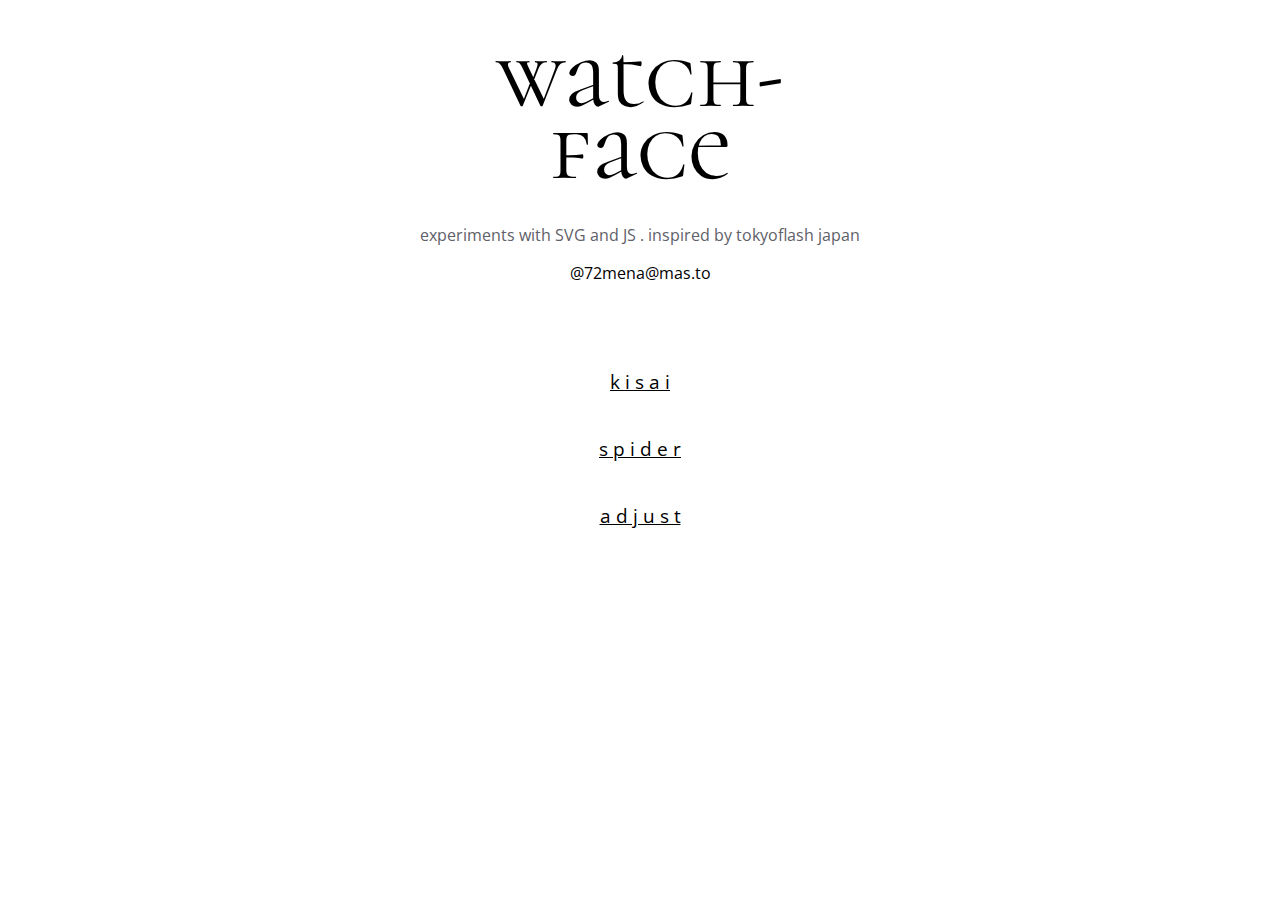
==== index.html @ d2732334 "Add new watchface: 'Adjust'" ====
<!DOCTYPE html>
<html lang="en">
<head>
	<meta charset="UTF-8">
	<meta http-equiv="X-UA-Compatible" content="IE=edge">
	<meta name="viewport" content="width=device-width, initial-scale=1.0">
	<title>Watchface</title>
	<link href="/styles.css" rel="stylesheet">
</head>
<body>
	<div class="main">
		<div class="title">watch-<br/>face</div>
		<div class="description">
			<div>experiments with SVG and JS . inspired by tokyoflash japan</div>
			<div><a class="mastolink" href="https://mas.to/@72mena">@72mena@mas.to</a></div>
		</div>
		<ul id="list">
			<li><a href="kisai.html">k i s a i</a></li>
			<li><a href="spider.html">s p i d e r</a></li>
			<li><a href="adjust.html">a d j u s t</a></li>
		</ul>
	</div>
</body>
</html>
---- styles.css ----
@import url('https://fonts.googleapis.com/css2?family=Cormorant+Unicase:wght@500&family=Open+Sans&display=swap');

* {
	margin: 0;
	padding: 0;
}

body{
	font-family: 'Open Sans', sans-serif;
	text-align: center;
}

#App{
	width: 100vw;
	height: 100vh;
	position: relative;
}

#watchFaceContainer{
	box-sizing: border-box;
	aspect-ratio: 1;
	position: relative;
	top: 50%;
	left: 50%;
	transform: translateX(-50%) translateY(-50%);
}

.main{
	width: 100%;
	margin: 0 auto;
}

.description div{
	margin: 16px 8px;
	color: #606068;
}

.mastolink{
	padding: 8px;
	text-decoration: none;
}

.title{
	font-size: 6em;
	font-family: 'Cormorant Unicase', serif;
	line-height: 75%;
	width: 300px;
	margin: 40px auto;
}

#list{
	margin: 64px 0;
	text-align: center;
	font-size: 1.2em;
}

#list li{
	list-style: none;
	padding: 20px;
}

a, a:visited {
	color:black;
}

a:hover, a:focus{
	color: darkorchid;
}
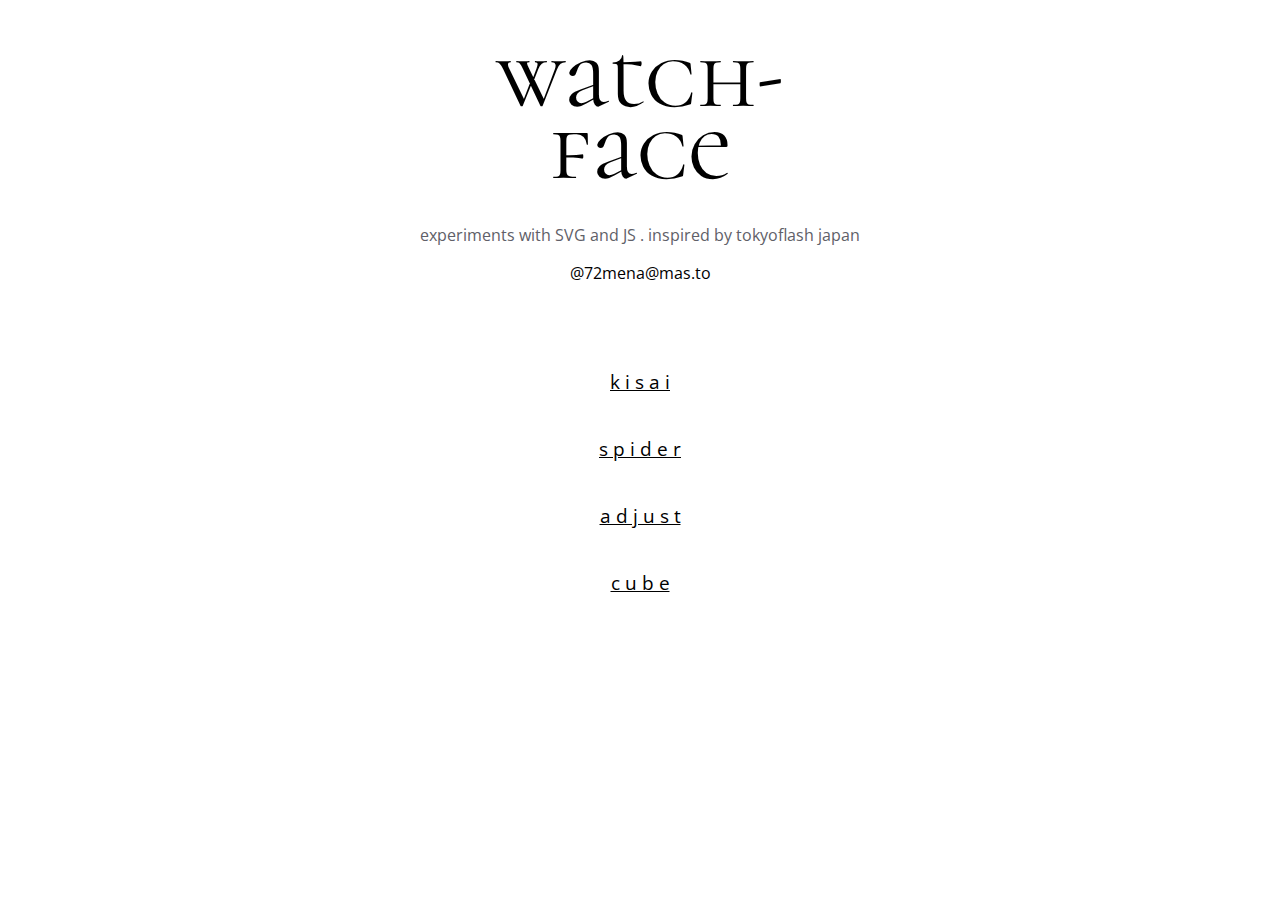
==== commit 8500ac76: "Adding 'Cube' watch face" ====
--- a/index.html
+++ b/index.html
@@ -18,6 +18,7 @@
 			<li><a href="kisai.html">k i s a i</a></li>
 			<li><a href="spider.html">s p i d e r</a></li>
 			<li><a href="adjust.html">a d j u s t</a></li>
+			<li><a href="cube.html">c u b e</a></li>
 		</ul>
 	</div>
 </body>
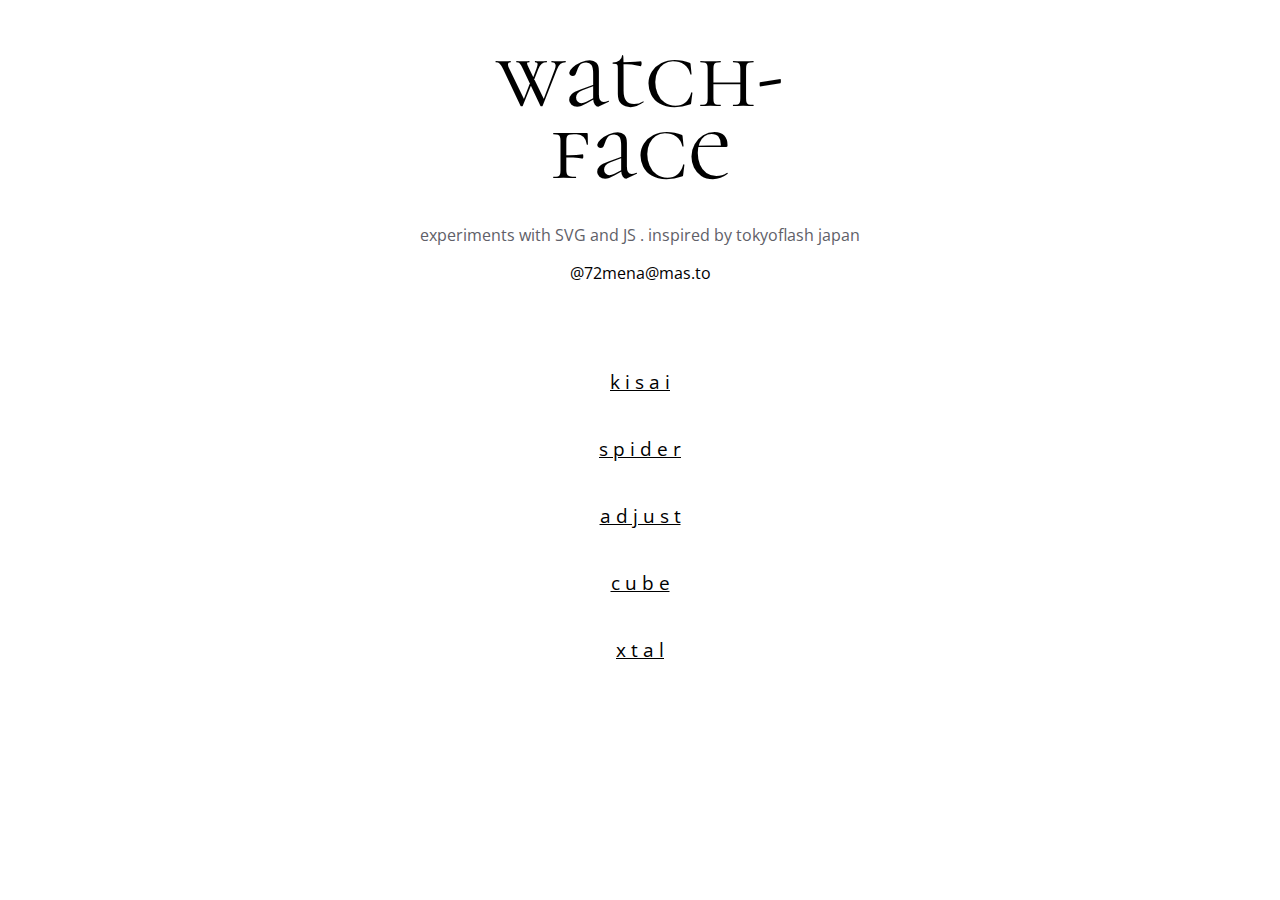
==== commit 3ab6570b: "Adding XTAL watch face" ====
--- a/index.html
+++ b/index.html
@@ -19,6 +19,7 @@
 			<li><a href="spider.html">s p i d e r</a></li>
 			<li><a href="adjust.html">a d j u s t</a></li>
 			<li><a href="cube.html">c u b e</a></li>
+			<li><a href="xtal.html">x t a l</a></li>
 		</ul>
 	</div>
 </body>
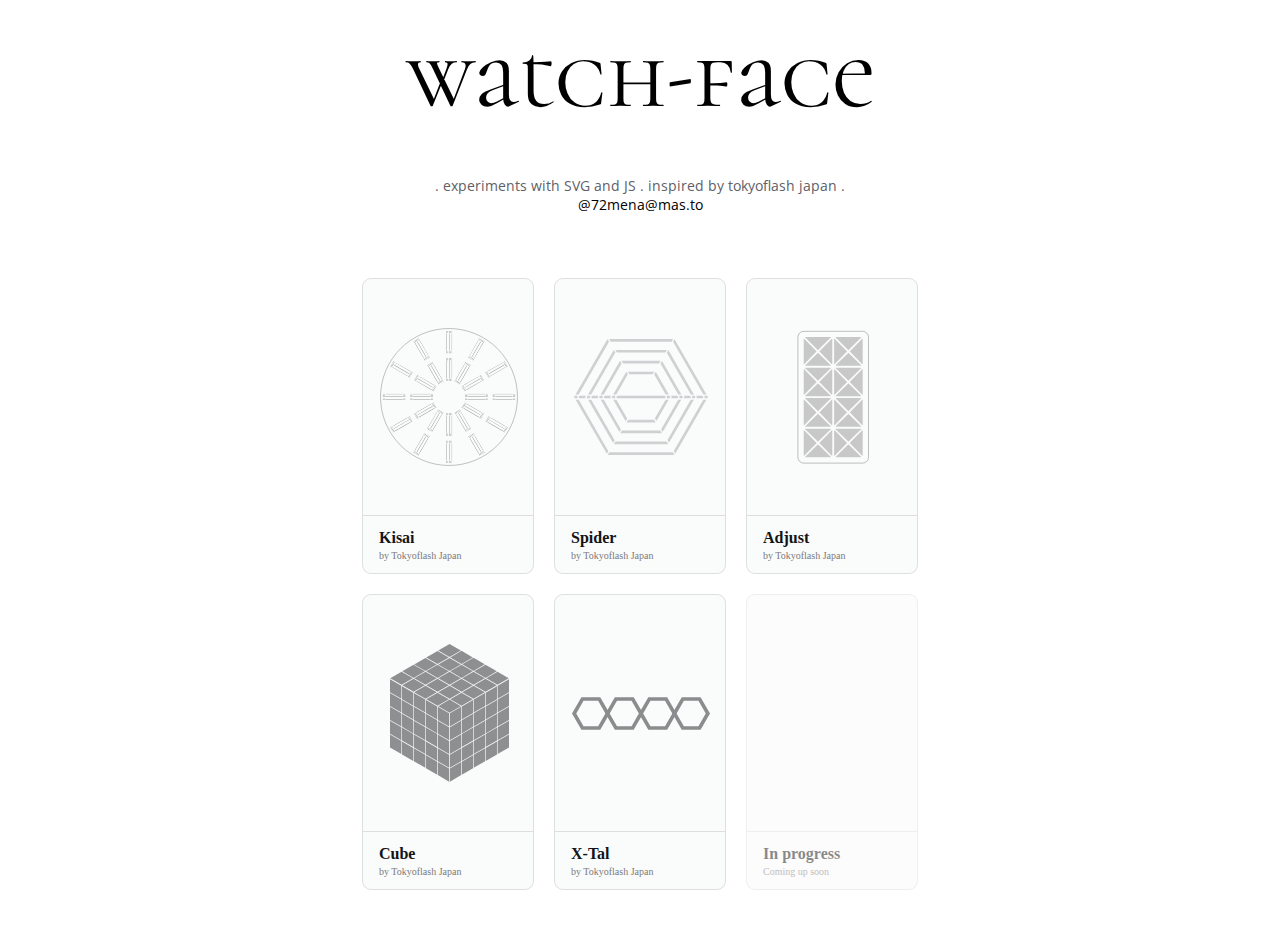
==== commit 191f995b: "Main page layout refresh" ====
--- a/index.html
+++ b/index.html
@@ -9,18 +9,84 @@
 </head>
 <body>
 	<div class="main">
-		<div class="title">watch-<br/>face</div>
+		<div class="title">watch-face</div>
 		<div class="description">
-			<div>experiments with SVG and JS . inspired by tokyoflash japan</div>
-			<div><a class="mastolink" href="https://mas.to/@72mena">@72mena@mas.to</a></div>
+			<p>. experiments with SVG and JS . inspired by tokyoflash japan . <br/><a class="mastolink" href="https://mas.to/@72mena">@72mena@mas.to</a></p>
 		</div>
-		<ul id="list">
-			<li><a href="kisai.html">k i s a i</a></li>
-			<li><a href="spider.html">s p i d e r</a></li>
-			<li><a href="adjust.html">a d j u s t</a></li>
-			<li><a href="cube.html">c u b e</a></li>
-			<li><a href="xtal.html">x t a l</a></li>
-		</ul>
+
+		<div class="optionsGrid">
+			<!-- KISAI -->
+			<a href="kisai.html">
+				<div class="watchfaceTile">
+					<div class="tileTop">
+						<div class="asset"><img src="assets/watch-kisai.svg" alt="Watch face: Kisai"/></div>
+					</div>
+					<div class="tileBottom">
+						<p class="tileTitle">Kisai</p>
+						<p class="tileSubtitle">by Tokyoflash Japan</p>
+					</div>
+				</div>
+			</a>
+			<!-- SPIDER -->
+			<a href="spider.html">
+				<div class="watchfaceTile">
+					<div class="tileTop">
+						<div class="asset"><img src="assets/watch-spider.svg" alt="Watch face: Spider"/></div>
+					</div>
+					<div class="tileBottom">
+						<p class="tileTitle">Spider</p>
+						<p class="tileSubtitle">by Tokyoflash Japan</p>
+					</div>
+				</div>
+			</a>
+			<!-- ADJUST -->
+			<a href="adjust.html">
+				<div class="watchfaceTile">
+					<div class="tileTop">
+						<div class="asset"><img src="assets/watch-adjust.svg" alt="Watch face: Adjust"/></div>
+					</div>
+					<div class="tileBottom">
+						<p class="tileTitle">Adjust</p>
+						<p class="tileSubtitle">by Tokyoflash Japan</p>
+					</div>
+				</div>
+			</a>
+			<!-- CUBE -->
+			<a href="cube.html">
+				<div class="watchfaceTile">
+					<div class="tileTop">
+						<div class="asset"><img src="assets/watch-cube.svg" alt="Watch face: Cube"/></div>
+					</div>
+					<div class="tileBottom">
+						<p class="tileTitle">Cube</p>
+						<p class="tileSubtitle">by Tokyoflash Japan</p>
+					</div>
+				</div>
+			</a>
+			<!-- X-TAL -->
+			<a href="xtal.html">
+				<div class="watchfaceTile">
+					<div class="tileTop">
+						<div class="asset"><img src="assets/watch-xtal.svg" alt="Watch face: X-Tal"/></div>
+					</div>
+					<div class="tileBottom">
+						<p class="tileTitle">X-Tal</p>
+						<p class="tileSubtitle">by Tokyoflash Japan</p>
+					</div>
+				</div>
+			</a>
+			<!-- WIP -->
+			<div class="disabledTile">
+			  <div class="tileTop">
+				<div class="asset"></div>
+			  </div>
+			  <div class="tileBottom">
+				<p class="tileTitle">In progress</p>
+				<p class="tileSubtitle">Coming up soon</p>
+			  </div>
+			</div>
+		</div>
+
 	</div>
 </body>
 </html>--- a/styles.css
+++ b/styles.css
@@ -30,9 +30,10 @@
 	margin: 0 auto;
 }
 
-.description div{
-	margin: 16px 8px;
+.description{
+	margin: 64px auto;
 	color: #606068;
+	font-size: 0.9em;
 }
 
 .mastolink{
@@ -44,19 +45,7 @@
 	font-size: 6em;
 	font-family: 'Cormorant Unicase', serif;
 	line-height: 75%;
-	width: 300px;
 	margin: 40px auto;
-}
-
-#list{
-	margin: 64px 0;
-	text-align: center;
-	font-size: 1.2em;
-}
-
-#list li{
-	list-style: none;
-	padding: 20px;
 }
 
 a, a:visited {
@@ -65,4 +54,94 @@
 
 a:hover, a:focus{
 	color: darkorchid;
+}
+
+.optionsGrid {
+	display: grid;
+	grid-template-columns: repeat(3, 172px);
+	grid-gap: 20px;
+	justify-content: center;
+	align-items: center;
+	margin: 60px 0;
+}
+
+.watchfaceTile {
+	background: rgba(243, 244, 245, 0.4);
+	border: 1px solid rgba(112, 112, 112, 0.2);
+	border-radius: 9px;
+	box-sizing: border-box;
+	transition: scale 0.2s cubic-bezier(0,.35,.25,1.80);
+	text-align: left;
+}
+
+.disabledTile {
+	background: rgba(243, 244, 245, 0.4);
+	border: 1px solid rgba(112, 112, 112, 0.2);
+	border-radius: 9px;
+	box-sizing: border-box;
+	transition: scale 0.2s cubic-bezier(0,.35,.25,1.80);
+	text-align: left;
+	opacity: 0.5;
+}
+
+.tileTop{
+	padding: 48px 16px;
+	border-bottom: 1px solid rgba(112, 112, 112, 0.2);
+}
+  
+.asset{
+	width: 140px;
+	height: 140px;
+	display: block;
+	margin: 0 auto;
+}
+
+.tileBottom{
+	padding: 12px 16px;
+}
+
+.tileTitle{
+	color: #121416;
+	font-family: 'Inter';
+	font-style: normal;
+	font-weight: 600;
+	font-size: 16px;
+	line-height: 19px;
+	margin-bottom: 4px;
+}
+
+.tileSubtitle{
+	color: #7a7a7a;
+	font-family: 'Inter';
+	font-style: normal;
+	font-weight: 400;
+	font-size: 10px;
+	line-height: 10px;
+}
+
+.watchfaceTile:hover {
+	background-color: #fff;
+	border: 1px solid #304050;
+	scale: 1.07;
+	cursor: pointer;
+}
+
+a{
+	text-decoration: none;
+}
+
+@media screen and (max-width: 580px) {
+	.optionsGrid {
+		grid-template-columns: repeat(2, 1fr);
+		padding: 0 40px;
+	}
+	.asset{
+		width: 100%;
+		height: 100%;
+		text-align: center;
+	}
+	.asset img{
+		width: 100%;
+		height: 100%;
+	}
 }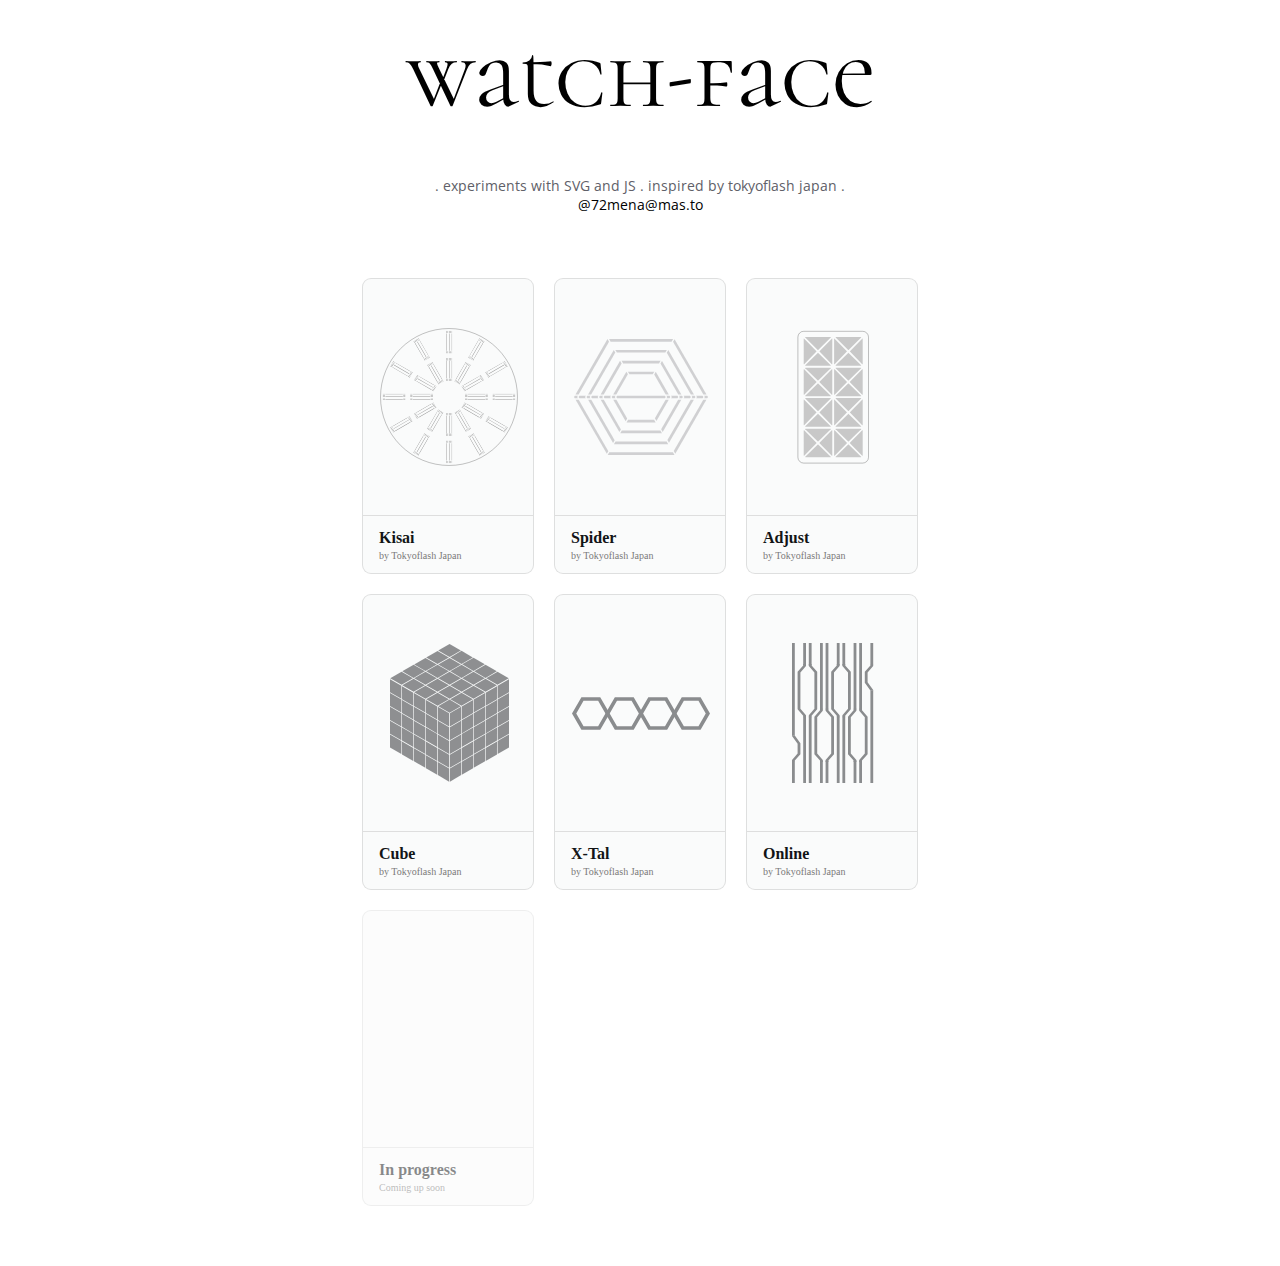
==== commit e3f9093e: "New watch face + file clean up" ====
--- a/index.html
+++ b/index.html
@@ -75,6 +75,18 @@
 					</div>
 				</div>
 			</a>
+			<!-- ONLINE -->
+			<a href="online.html">
+				<div class="watchfaceTile">
+					<div class="tileTop">
+						<div class="asset"><img src="assets/watch-online.svg" alt="Watch face: Online"/></div>
+					</div>
+					<div class="tileBottom">
+						<p class="tileTitle">Online</p>
+						<p class="tileSubtitle">by Tokyoflash Japan</p>
+					</div>
+				</div>
+			</a>
 			<!-- WIP -->
 			<div class="disabledTile">
 			  <div class="tileTop">
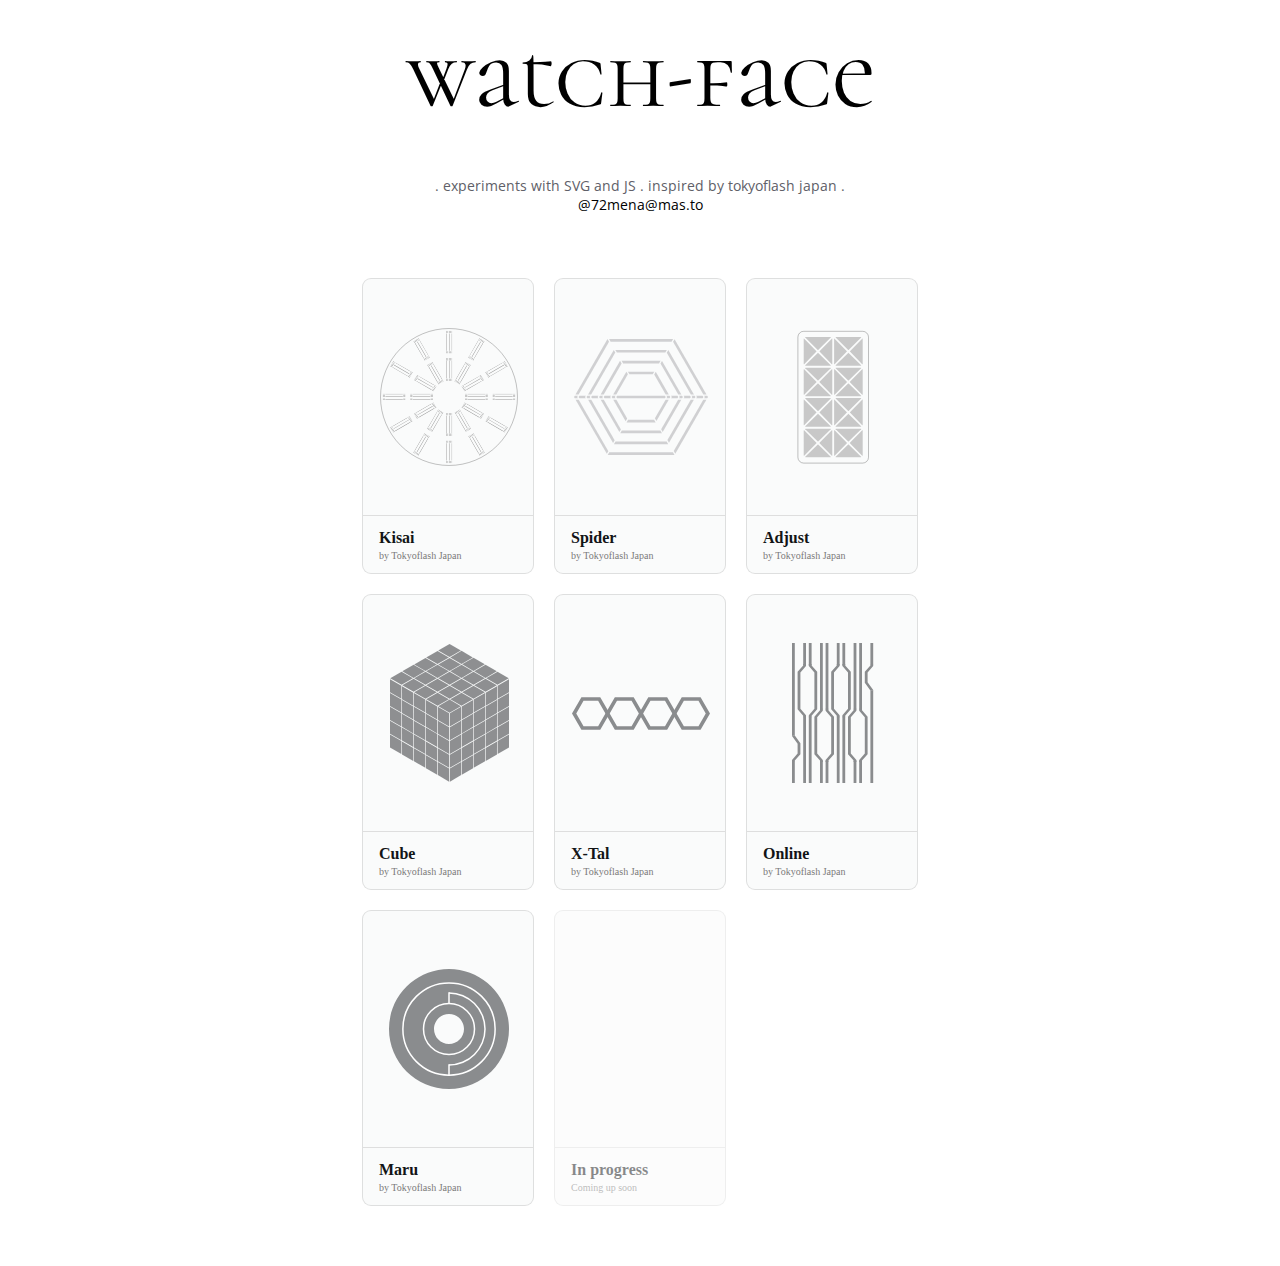
==== commit a3a19b6d: "Adding Maru watch face" ====
--- a/index.html
+++ b/index.html
@@ -87,6 +87,18 @@
 					</div>
 				</div>
 			</a>
+			<!-- MARU -->
+			<a href="maru.html">
+				<div class="watchfaceTile">
+					<div class="tileTop">
+						<div class="asset"><img src="assets/watch-maru.svg" alt="Watch face: Maru"/></div>
+					</div>
+					<div class="tileBottom">
+						<p class="tileTitle">Maru</p>
+						<p class="tileSubtitle">by Tokyoflash Japan</p>
+					</div>
+				</div>
+			</a>
 			<!-- WIP -->
 			<div class="disabledTile">
 			  <div class="tileTop">
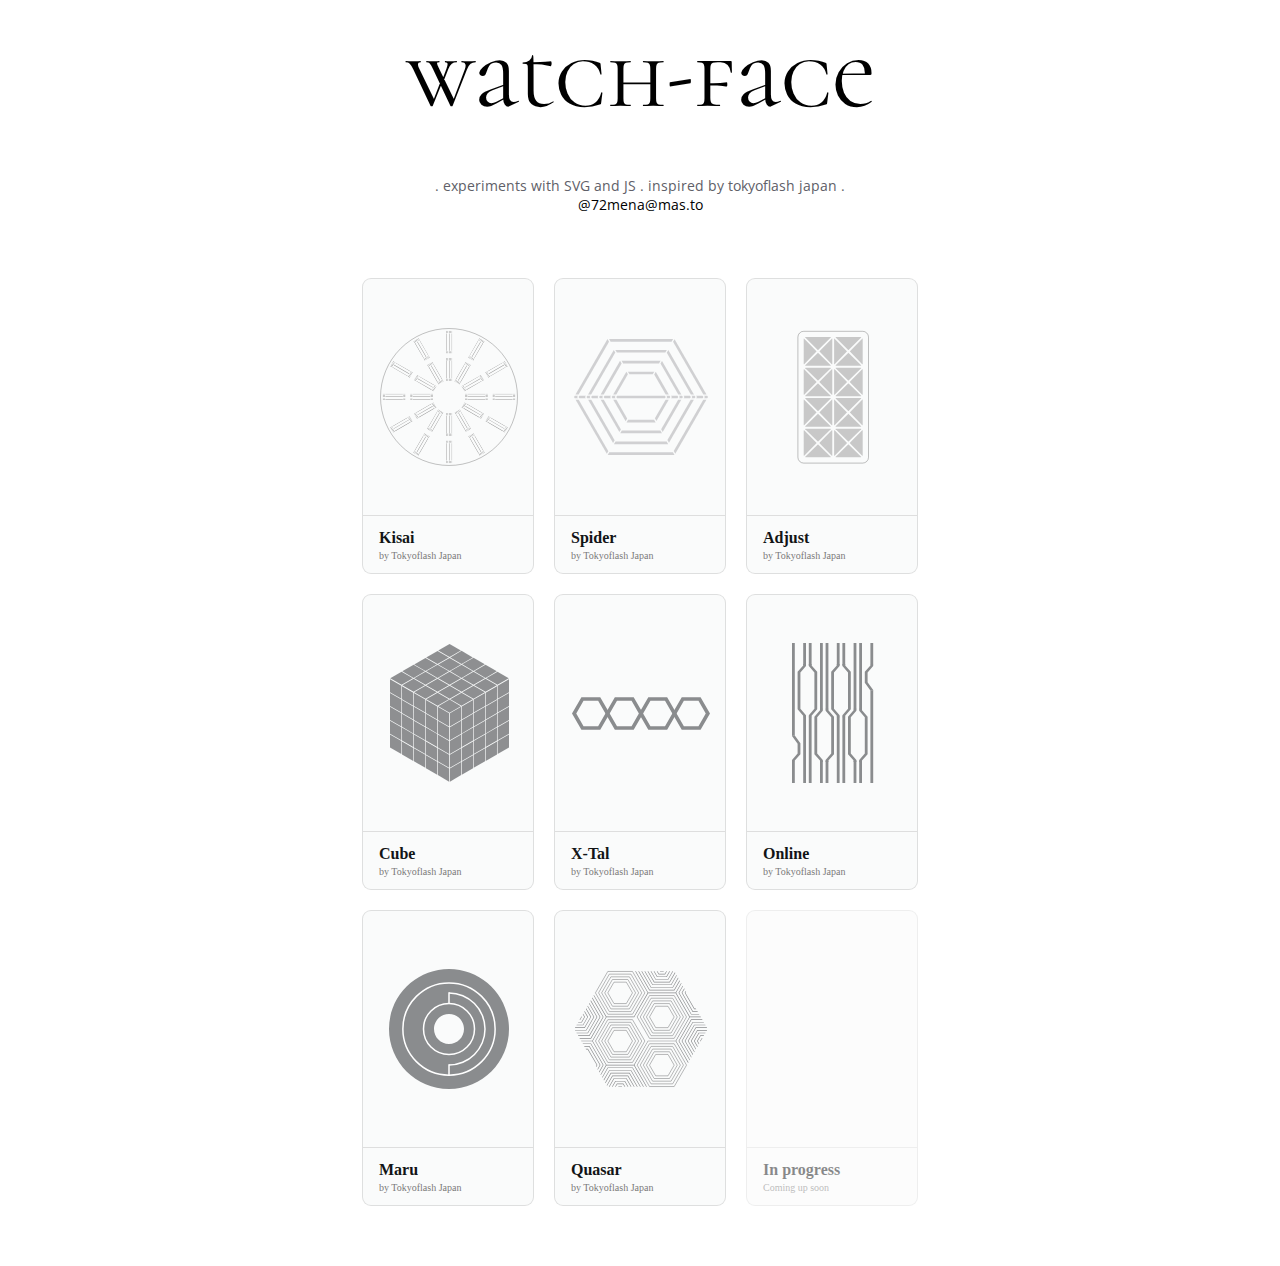
==== commit 59eb8f2d: "Add watchface: Quasar" ====
--- a/index.html
+++ b/index.html
@@ -99,6 +99,18 @@
 					</div>
 				</div>
 			</a>
+			<!-- QUASAR -->
+			<a href="quasar.html">
+				<div class="watchfaceTile">
+					<div class="tileTop">
+						<div class="asset"><img src="assets/watch-quasar.svg" alt="Watch face: Quasar"/></div>
+					</div>
+					<div class="tileBottom">
+						<p class="tileTitle">Quasar</p>
+						<p class="tileSubtitle">by Tokyoflash Japan</p>
+					</div>
+				</div>
+			</a>
 			<!-- WIP -->
 			<div class="disabledTile">
 			  <div class="tileTop">
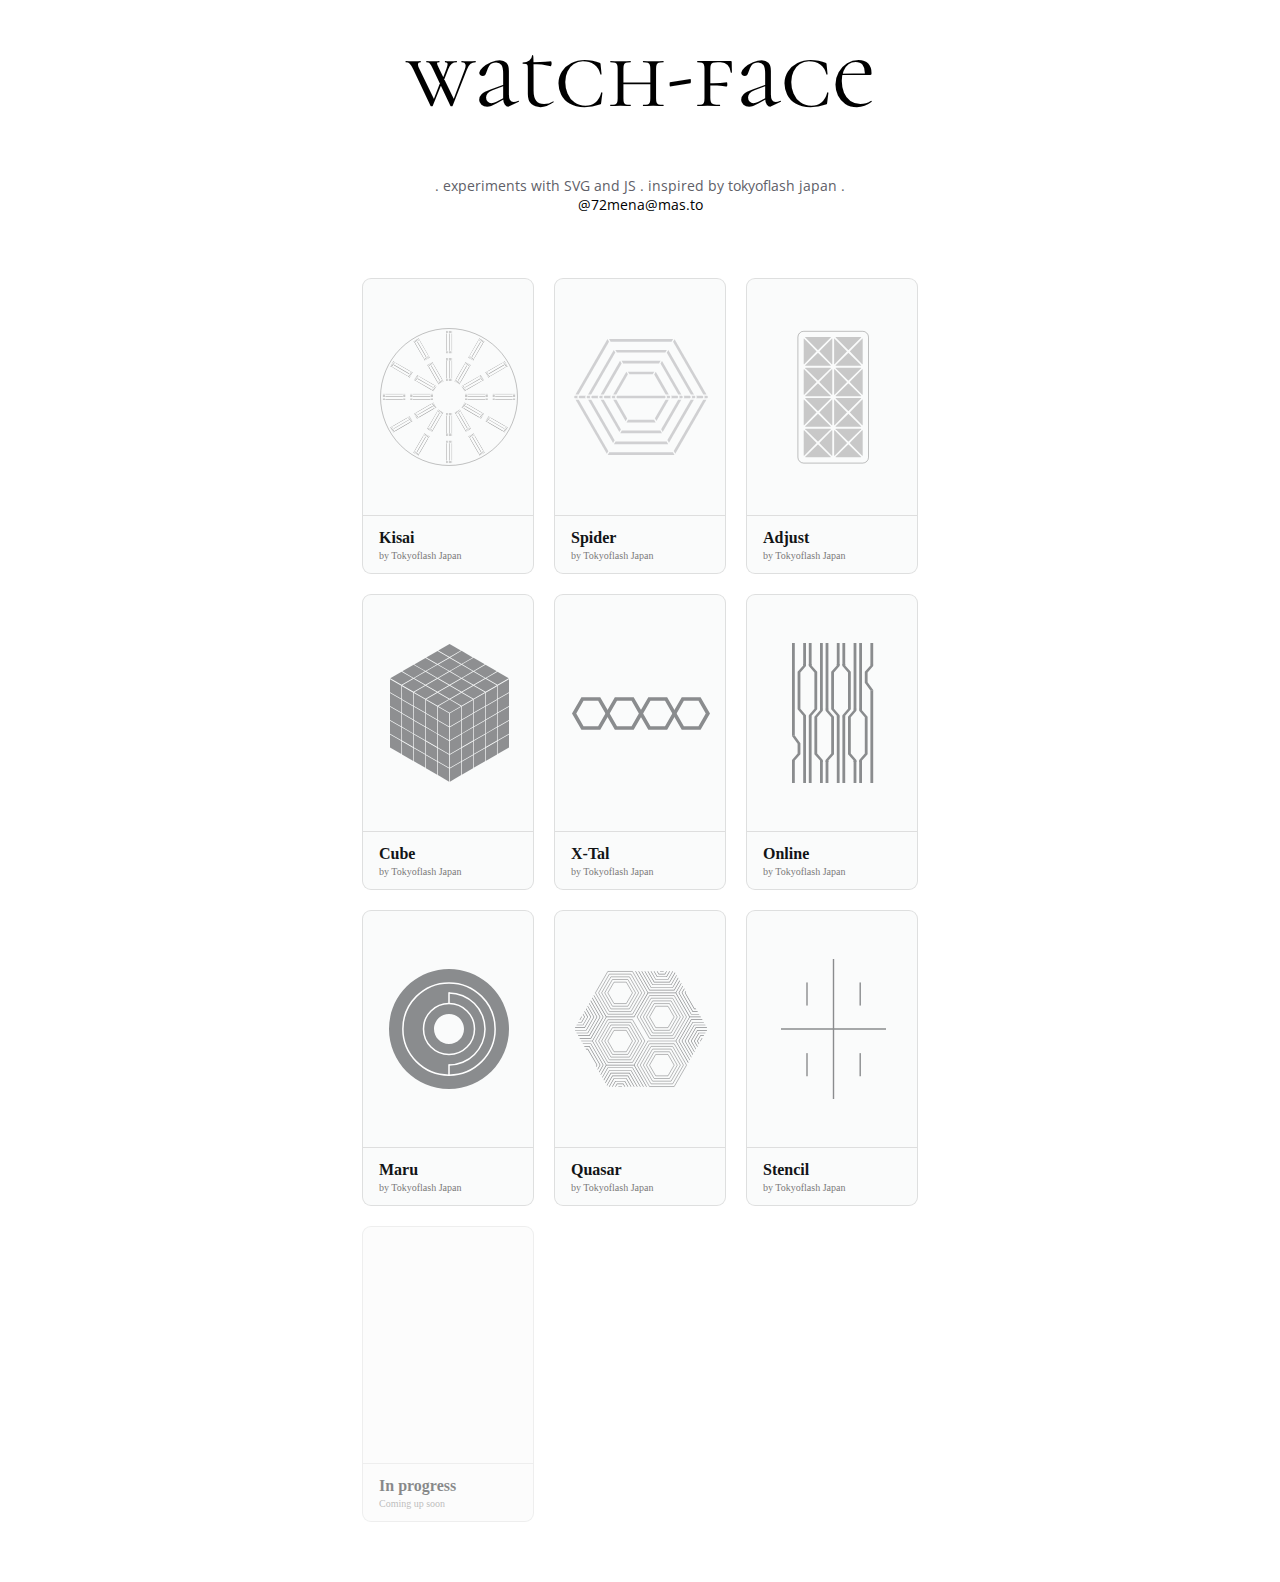
==== commit b6bfcbfb: "Add watchface: Stencil" ====
--- a/index.html
+++ b/index.html
@@ -111,6 +111,18 @@
 					</div>
 				</div>
 			</a>
+			<!-- STENCIL -->
+			<a href="stencil.html">
+				<div class="watchfaceTile">
+					<div class="tileTop">
+						<div class="asset"><img src="assets/watch-stencil.svg" alt="Watch face: Stencil"/></div>
+					</div>
+					<div class="tileBottom">
+						<p class="tileTitle">Stencil</p>
+						<p class="tileSubtitle">by Tokyoflash Japan</p>
+					</div>
+				</div>
+			</a>
 			<!-- WIP -->
 			<div class="disabledTile">
 			  <div class="tileTop">
